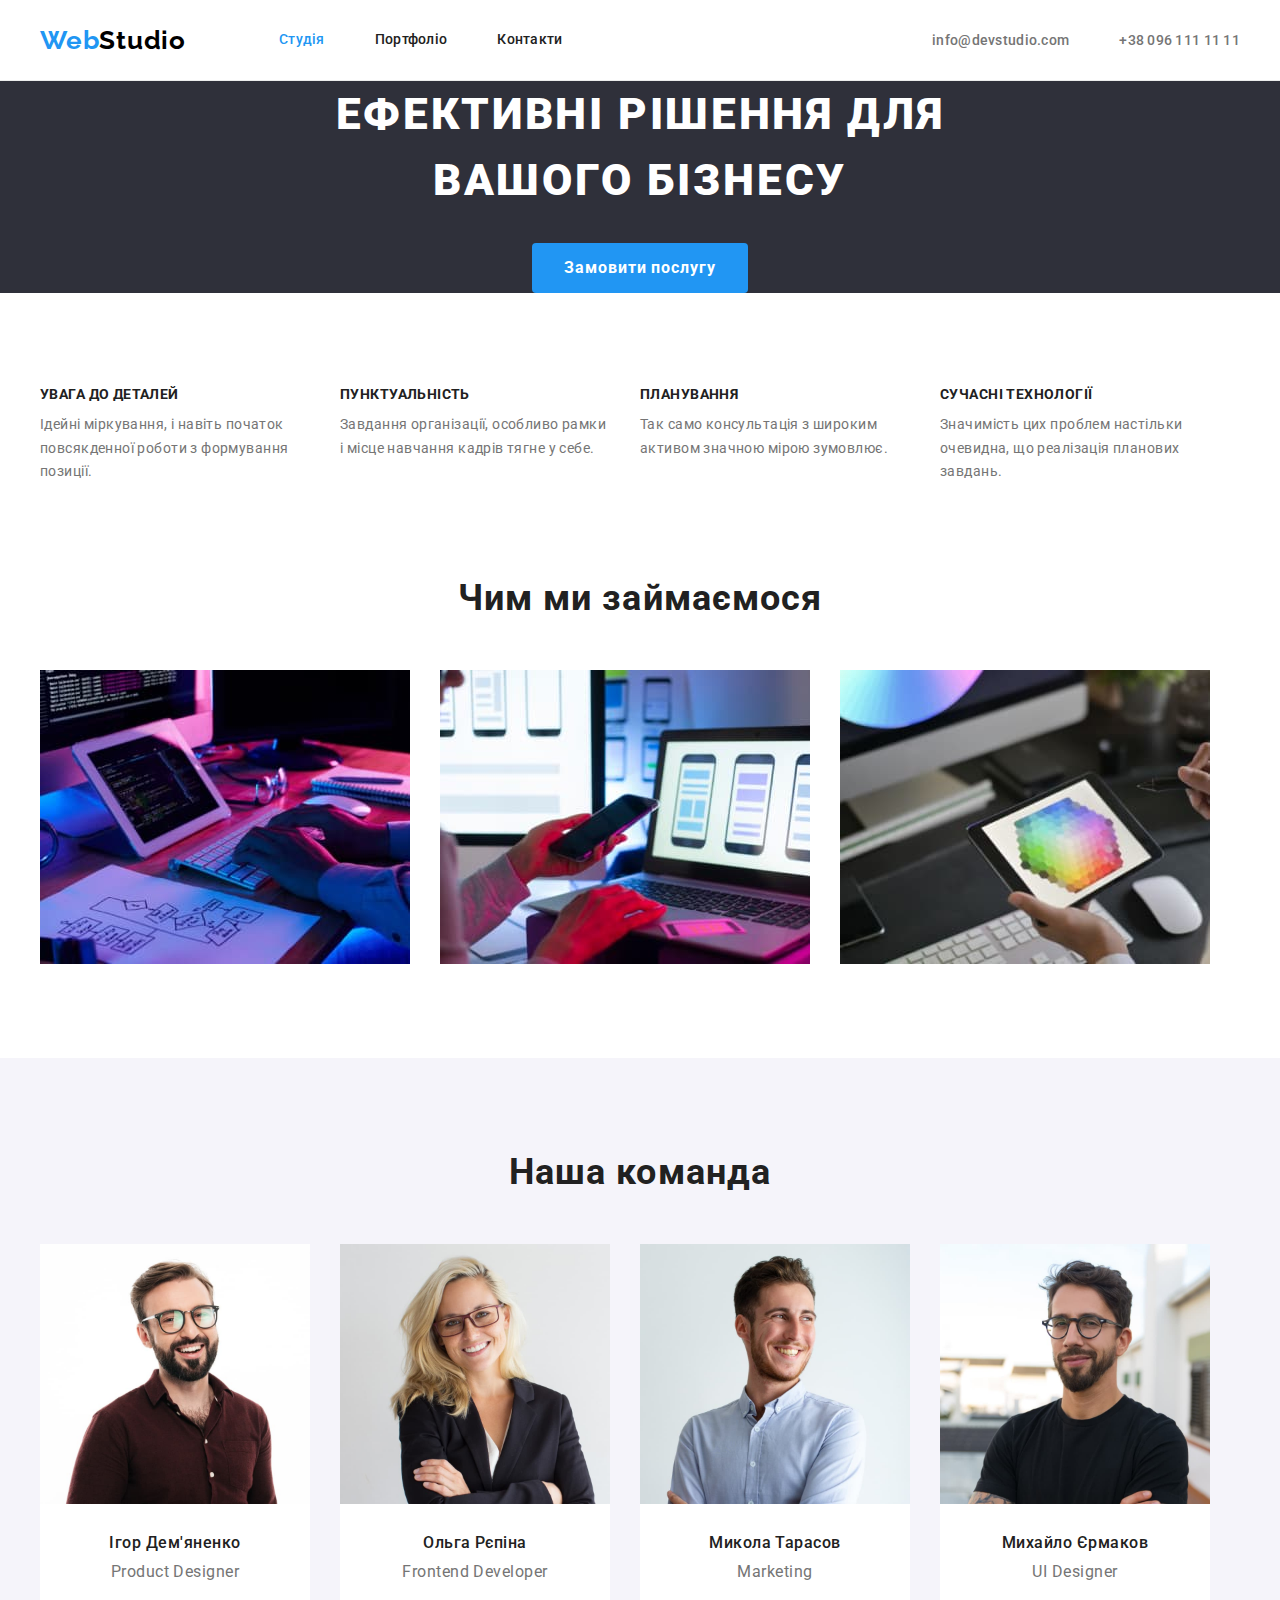
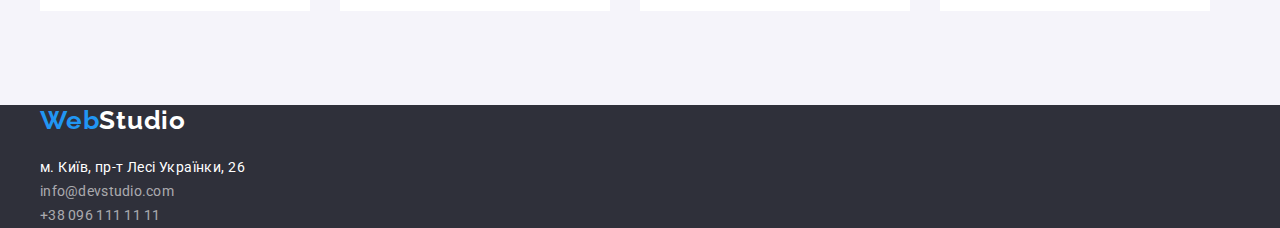
==== index.html @ 037c3da4 "Content positioning" ====
<!DOCTYPE html>
<html lang="uk">
  <head>
    <meta charset="UTF-8" />
    <meta http-equiv="X-UA-Compatible" content="IE=edge" />
    <meta name="viewport" content="width=device-width, initial-scale=1.0" />
    <title>WebStudio</title>
    <link rel="preconnect" href="https://fonts.googleapis.com" />
    <link rel="preconnect" href="https://fonts.gstatic.com" crossorigin />
    <link
      href="https://fonts.googleapis.com/css2?family=Raleway:wght@700&family=Roboto:wght@400;500;700;900&display=swap"
      rel="stylesheet"
    />
    <link
      rel="stylesheet"
      href="https://cdnjs.cloudflare.com/ajax/libs/modern-normalize/1.1.0/modern-normalize.min.css"
      integrity="sha512-wpPYUAdjBVSE4KJnH1VR1HeZfpl1ub8YT/NKx4PuQ5NmX2tKuGu6U/JRp5y+Y8XG2tV+wKQpNHVUX03MfMFn9Q=="
      crossorigin="anonymous"
      referrerpolicy="no-referrer"
    />
    <link rel="stylesheet" href="./css/styles.css" />
  </head>
  <body>
    <!-- Шапка сайту -->
    <header class="header">
      <div class="container main-nav">
        <nav class="header-nav">
          <a href="./index.html" class="header-logo link">
            <span class="accent-logo">Web</span>Studio</a
          >
          <ul class="header-list list">
            <li class="item">
              <a href="./index.html" class="header-link link current">Студія</a>
            </li>
            <li class="item">
              <a href="./portfolio.html" class="header-link link">Портфоліо</a>
            </li>
            <li class="item">
              <a href="/" class="header-link link">Контакти</a>
            </li>
          </ul>
        </nav>
        <ul class="contacts-list list">
          <li class="item">
            <a href="mailto:info@devstudio.com" class="header-mail link">info@devstudio.com</a>
          </li>
          <li class="item">
            <a href="tel:+380961111111" class="header-tel link">+38 096 111 11 11</a>
          </li>
        </ul>
      </div>
    </header>
    <main>
      <!-- Герой -->
      <section class="hero">
        <div class="container">
          <h1 class="hero-title">Ефективні рішення для вашого бізнесу</h1>
          <button type="button" class="hero-btn pointer">Замовити послугу</button>
        </div>
      </section>
      <!-- Переваги -->
      <section class="benefits">
        <div class="container">
          <h2 class="visually-hidden">Переваги</h2>
          <ul class="benefits-list list">
            <li class="item">
              <h3 class="benefits-title">УВАГА ДО ДЕТАЛЕЙ</h3>
              <p class="benefits-text">
                Ідейні міркування, і навіть початок повсякденної роботи з формування позиції.
              </p>
            </li>
            <li class="item">
              <h3 class="benefits-title">ПУНКТУАЛЬНІСТЬ</h3>
              <p class="benefits-text">
                Завдання організації, особливо рамки і місце навчання кадрів тягне у себе.
              </p>
            </li>
            <li class="item">
              <h3 class="benefits-title">ПЛАНУВАННЯ</h3>
              <p class="benefits-text">
                Так само консультація з широким активом значною мірою зумовлює.
              </p>
            </li>
            <li class="item">
              <h3 class="benefits-title">СУЧАСНІ ТЕХНОЛОГІЇ</h3>
              <p class="benefits-text">
                Значимість цих проблем настільки очевидна, що реалізація планових завдань.
              </p>
            </li>
          </ul>
        </div>
      </section>
      <!-- Чим ми займаємося-->
      <section class="work">
        <div class="container">
          <h2 class="work-title">Чим ми займаємося</h2>
          <ul class="work-list list">
            <li class="item">
              <img
                src="./images/img1.jpg"
                alt="зображення програмыста працюючого за комп'ютером"
                width="370"
              />
            </li>
            <li class="item">
              <img
                src="./images/img2.jpg"
                alt="Зображення програміста працюючого з мобільним телефоном"
                width="370"
              />
            </li>
            <li class="item">
              <img
                src="./images/img3.jpg"
                alt="Зображення програміста працюючого на планшеті"
                width="370"
              />
            </li>
          </ul>
        </div>
      </section>
      <!--Наша команда-->
      <section class="team">
        <div class="container">
          <h2 class="team-title">Наша команда</h2>
          <ul class="team-list list">
            <li class="item">
              <img src="./images/ihordemianenko.jpg" alt="Ігор Дем'яненко" width="270" />
              <h3 class="team-name">Ігор Дем'яненко</h3>
              <p lang="en" class="team-description">Product Designer</p>
            </li>
            <li class="item">
              <img src="./images/olhariepina.jpg" alt="Ольга Рєпіна" width="270" />
              <h3 class="team-name">Ольга Рєпіна</h3>
              <p lang="en" class="team-description">Frontend Developer</p>
            </li class="item">
            <li class="item">
              <img src="./images/mykolatarasov.jpg" alt="Микола Тарасов" width="270" />
              <h3 class="team-name">Микола Тарасов</h3>
              <p lang="en" class="team-description">Marketing</p>
            </li>
            <li class="item">
              <img src="./images/mykhailoyermakov.jpg" alt="Михайло Єрмаков" width="270" />
              <h3 class="team-name">Михайло Єрмаков</h3>
              <p lang="en" class="team-description">UI Designer</p>
            </li>
          </ul>
        </div>
      </section>
    </main>
    <!-- Футер -->
    <footer class="footer">
      <div class="container">
        <a href="/" class="footer-logo link"><span class="accent-logo">Web</span>Studio</a>
        <address>
          <ul class="address-list list">
            <li>
              <a
                href="https://goo.gl/maps/tT6efvYxBYDT4iRb8"
                target="_blank"
                rel="noopener noreferrer nofollow"
                class="address-link link"
                >м. Київ, пр-т Лесі Українки, 26</a
              >
            </li>
            <li>
              <a href="mailto:info@devstudio.com" class="address-item link">info@devstudio.com</a>
            </li>
            <li>
              <a href="tel:+380961111111" class="address-item link">+38 096 111 11 11</a>
            </li>
          </ul>
        </address>
      </div>
    </footer>
  </body>
</html>
---- css/styles.css ----
:root {
  --primary-text-color: #212121;
  --second-text-color: #757575;
  --third-text-color: #ffffff;
  --accent-color: #2196f3;
  --second-accent-color: #188ce8;
  --logo-text-color: #000000;
  --footer-contakts-color: rgba(255, 255, 255, 0.6);
  --footer-background-color: #2f303a;
}

p,
h1,
h2,
h3,
h4,
h5,
h6 {
  margin: 0px;
}

ul {
  margin: 0px;
  padding-left: 0px;
}

body {
  font-family: 'Roboto', sans-serif;
  color: var(--primary-text-color);
  margin: 0;
}

img {
  display: block;
}
/* Універсальні класи */
.container {
  width: 1200px;
  padding: 0px 15px;
  margin-left: auto;
  margin-right: auto;
}
.list {
  list-style: none;
  padding: 0;
  margin: 0;
}

.link {
  text-decoration: none;
}

.visually-hidden {
  position: absolute;
  width: 1px;
  height: 1px;
  margin: -1px;
  border: 0;
  padding: 0;
  white-space: nowrap;
  overflow: hidden;
}

.pointer {
  cursor: pointer;
}

/* Шапка сайту */
.header {
  border-bottom: 1px solid #ececec;
}

.main-nav {
  display: flex;
  align-items: center;
}
.header-nav {
  display: flex;
  align-items: center;
}
.header-logo {
  font-family: 'Raleway';
  font-weight: 700;
  font-size: 26px;
  line-height: 1.19;
  letter-spacing: 0.03em;
  color: var(--logo-text-color);
}
.accent-logo {
  color: var(--accent-color);
}

.header-list {
  display: flex;
  margin-left: 93px;
}
.header-list .link {
  display: block;
  font-weight: 500;
  font-size: 14px;
  line-height: 1.14;
  letter-spacing: 0.02em;
  color: var(--primary-text-color);
}

.header-list .item:not(:last-child) {
  margin-right: 50px;
}

.header-list .link:hover,
.header-list .link:focus {
  color: var(--accent-color);
}

.header-nav .link.current {
  color: var(--accent-color);
}

.header-link {
  padding-top: 32px;
  padding-bottom: 32px;
}

.contacts-list {
  display: flex;
  margin-left: auto;
}

/* .contacts-list .item + .item {
  margin-right: 50px;
} */

.header-mail {
  margin-right: 50px;
}

.header-mail,
.header-tel {
  font-weight: 500;
  font-size: 14px;
  line-height: 1.14;
  letter-spacing: 0.02em;
  color: var(--second-text-color);
}

.contacts-list .link:hover,
.contacts-list .link:focus {
  color: var(--accent-color);
}
/* Герой */

.hero {
  background-color: var(--footer-background-color);
  text-align: center;
}

.hero-title {
  width: 696px;
  margin-left: auto;
  margin-right: auto;
  margin-bottom: 30px;

  font-weight: 900;
  font-size: 44px;
  line-height: 1.5;
  letter-spacing: 0.06em;
  text-transform: uppercase;
  color: var(--third-text-color);
}

.hero-btn {
  min-width: 216px;
  border: 0;
  border-radius: 4px;
  padding: 10px 32px;

  font-family: 'Roboto';
  font-style: normal;
  font-weight: 700;
  font-size: 16px;
  line-height: 1.87;
  letter-spacing: 0.06em;
  color: var(--third-text-color);
  background-color: var(--accent-color);
}

.hero-btn:hover,
.hero-btn:focus {
  background-color: var(--second-accent-color);
}

/* Переваги */

.benefits .container {
}

.benefits {
  padding-top: 94px;
  padding-bottom: 94px;
}

.benefits-list {
  display: flex;
}

.benefits-list .item {
  width: 270px;
  margin-right: ;
}

.benefits-list .item:not(:last-child) {
  margin-right: 30px;
}
.benefits-title {
  font-size: 14px;
  line-height: 1.14;
  letter-spacing: 0.03em;
  text-transform: uppercase;
  color: var(--primary-text-color);
  margin-bottom: 10px;
}

.benefits-text {
  font-size: 14px;
  line-height: 1.7;
  letter-spacing: 0.03em;
  color: var(--second-text-color);
}
/* Чим ми займаємося */
.work {
  padding-bottom: 94px;
}

.work-list {
  display: flex;
}

.work-list .item:not(:last-child) {
  margin-right: 30px;
}

.work-title {
  font-size: 36px;
  line-height: 1.16;
  text-align: center;
  letter-spacing: 0.03em;
  color: var(--primary-text-color);
  margin-bottom: 50px;
}

/* Наша команда */
.team {
  padding-top: 94px;
  padding-bottom: 94px;
  background-color: #f5f4fa;
}

.team-title {
  font-size: 36px;
  line-height: 1.16;
  text-align: center;
  letter-spacing: 0.03em;
  color: var(--primary-text-color);
  margin-bottom: 50px;
}

.team-list {
  display: flex;
}

.team-list .item {
  background-color: #ffffff;
}

.team-list .item:not(:last-child) {
  margin-right: 30px;
}

.team-name {
  margin-top: 30px;

  font-weight: 500;
  font-size: 16px;
  line-height: 1.18;
  text-align: center;
  letter-spacing: 0.03em;
  color: var(--primary-text-color);
}

.team-description {
  margin-top: 10px;
  margin-bottom: 30px;

  font-size: 16px;
  line-height: 1.18;
  text-align: center;
  letter-spacing: 0.03em;
  color: var(--second-text-color);
}
/* Футер */

footer {
  background-color: var(--footer-background-color);
  font-style: normal;
}

.footer-logo {
  font-family: 'Raleway';
  font-weight: 700;
  font-size: 26px;
  line-height: 1.19;
  letter-spacing: 0.03em;
  color: var(--third-text-color);
}

.address-list {
  margin-top: 20px;
}

.address-link {
  font-style: normal;
  font-size: 14px;
  line-height: 1.7;
  letter-spacing: 0.03em;
  color: var(--third-text-color);
}
.address-item {
  font-style: normal;
  font-size: 14px;
  line-height: 1.7;
  letter-spacing: 0.02em;
  color: var(--footer-contakts-color);
}

.address-list .link:hover,
.address-list .link:focus {
  color: var(--accent-color);
}

/* ----ПОРТФОЛІО--- */

.portfolio {
  padding-top: 94px;
  padding-bottom: 94px;
}
.button-list {
  padding-bottom: 34px;
}

.button-list .item:not(:last-child) {
  margin-right: 8px;
}
.portfolio-btn {
  font-family: 'Roboto';
  font-weight: 500;
  font-size: 16px;
  line-height: 1.62;
  text-align: center;
  letter-spacing: 0.03em;
  border: 0px;
  color: var(--primary-text-color);
  background-color: #f5f4fa;
  padding: 6px 25px;
  border-radius: 4px;
}

.portfolio-btn:hover,
.portfolio-btn:focus {
  background-color: var(--accent-color);
  color: var(--third-text-color);
}

.button-list {
  display: flex;
  justify-content: center;
}

.portfolio-list {
  display: flex;
  flex-wrap: wrap;
}

.portfolio-list .item {
  width: 370px;
  margin-right: 30px;
  margin-bottom: 30px;
  border: 1px solid #eeeeee;
}

.portfolio-list .item:nth-child(3n) {
  margin-right: 0;
}

.portfolio-list .item:nth-child(-n + 3) {
  margin-bottom: 0;
}

.portfolio-title {
  margin-top: 20px;
  margin-bottom: 4px;
  margin-left: 24px;

  font-size: 18px;
  line-height: 2;
  letter-spacing: 0.06em;
  color: var(--primary-text-color);
}

.portfolio-subtitle {
  margin-bottom: 20px;
  margin-left: 24px;

  font-size: 16px;
  line-height: 1.87;
  letter-spacing: 0.03em;
  color: var(--second-text-color);
}
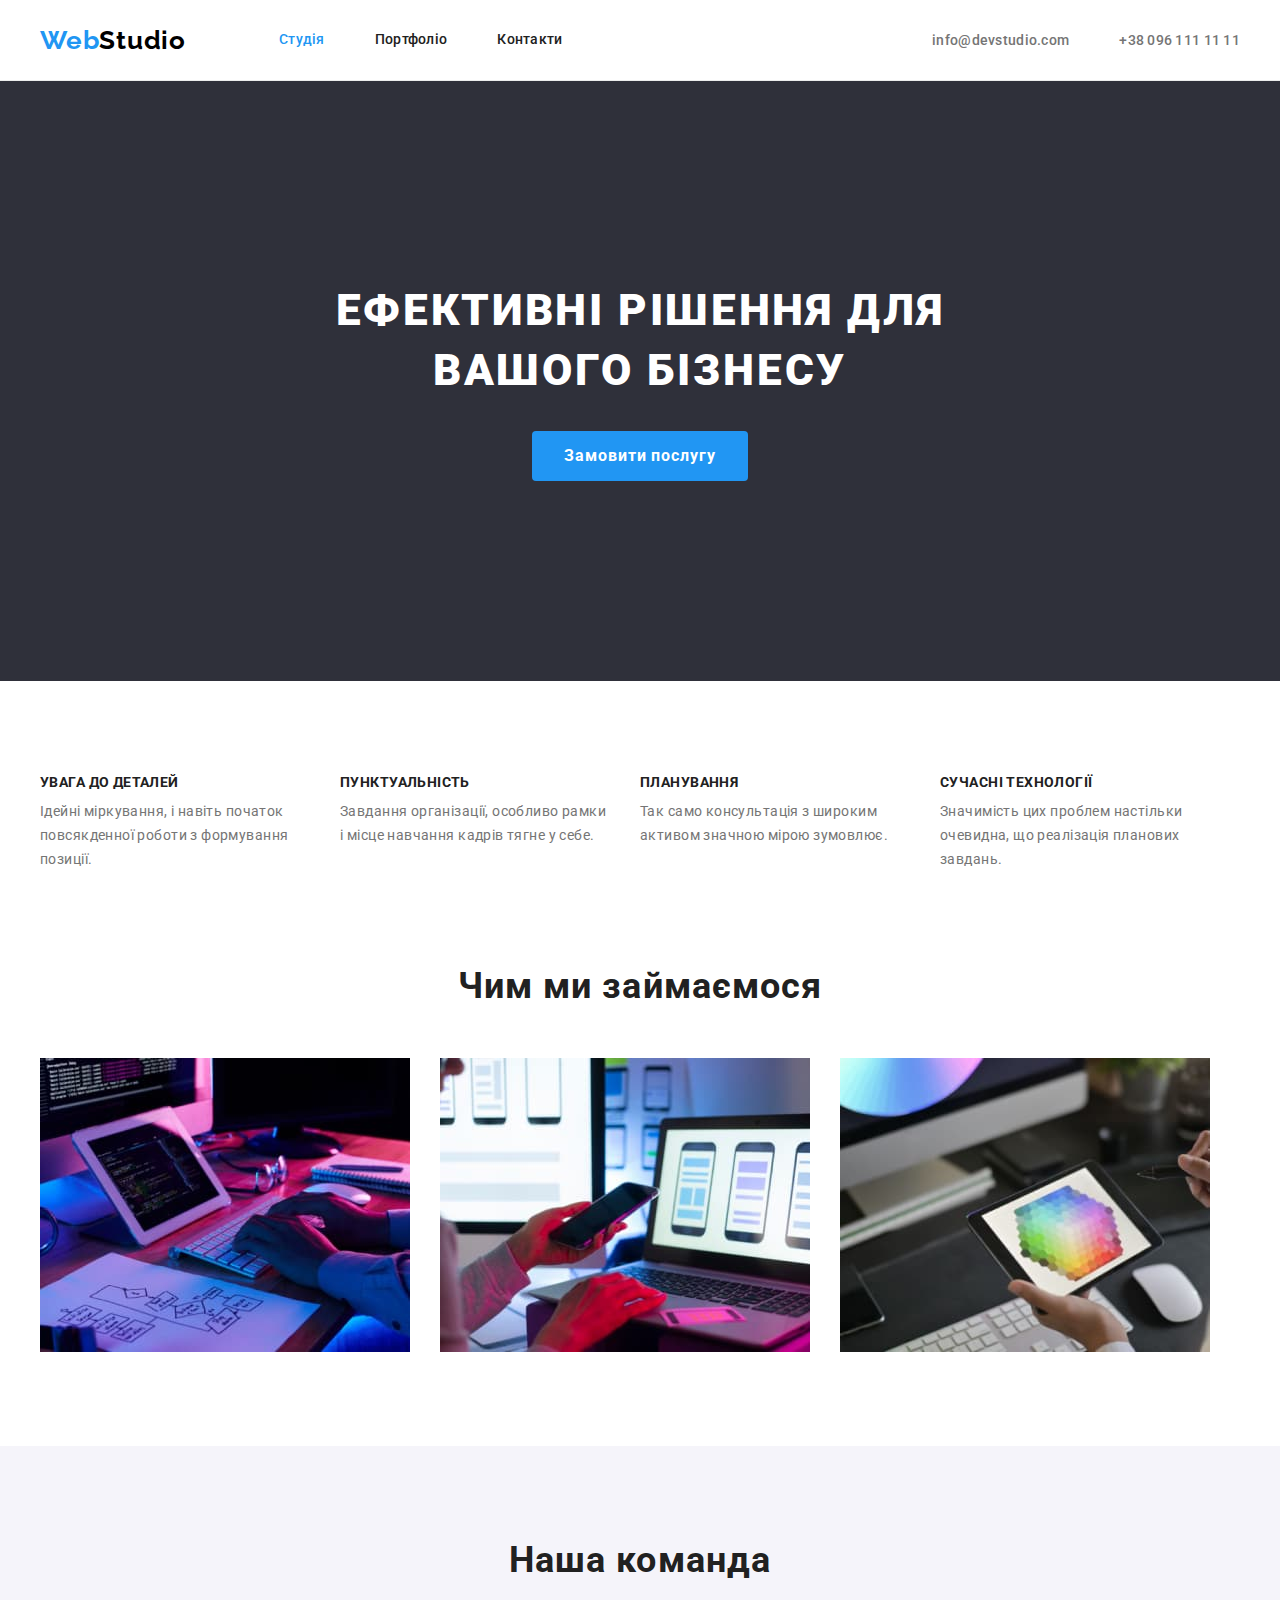
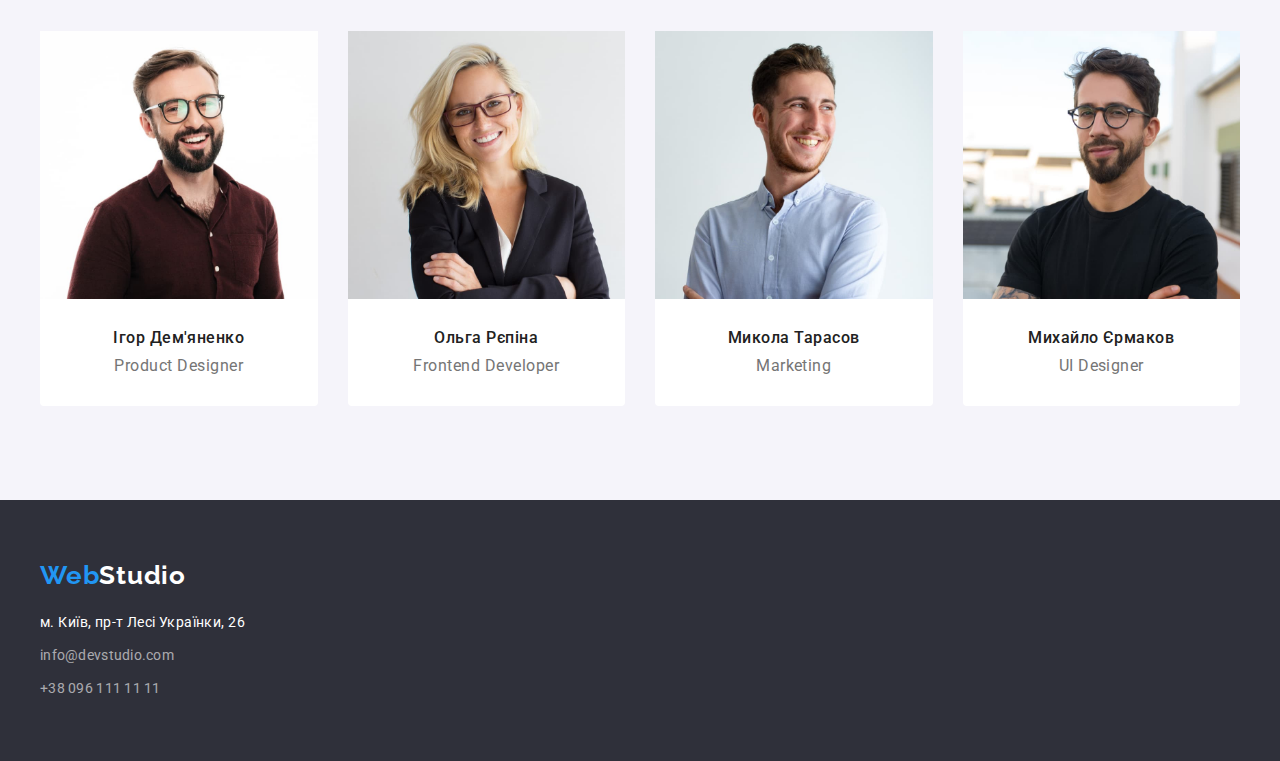
==== commit 56f21238: "Added correction" ====
--- a/index.html
+++ b/index.html
@@ -126,23 +126,27 @@
           <ul class="team-list list">
             <li class="item">
               <img src="./images/ihordemianenko.jpg" alt="Ігор Дем'яненко" width="270" />
-              <h3 class="team-name">Ігор Дем'яненко</h3>
+              <div class="card"><h3 class="team-name">Ігор Дем'яненко</h3>
               <p lang="en" class="team-description">Product Designer</p>
+              </div>
             </li>
             <li class="item">
               <img src="./images/olhariepina.jpg" alt="Ольга Рєпіна" width="270" />
-              <h3 class="team-name">Ольга Рєпіна</h3>
+              <div class="card"><h3 class="team-name">Ольга Рєпіна</h3>
               <p lang="en" class="team-description">Frontend Developer</p>
+            </div>
             </li class="item">
             <li class="item">
               <img src="./images/mykolatarasov.jpg" alt="Микола Тарасов" width="270" />
-              <h3 class="team-name">Микола Тарасов</h3>
+              <div class="card"><h3 class="team-name">Микола Тарасов</h3>
               <p lang="en" class="team-description">Marketing</p>
+              </div>
             </li>
             <li class="item">
               <img src="./images/mykhailoyermakov.jpg" alt="Михайло Єрмаков" width="270" />
-              <h3 class="team-name">Михайло Єрмаков</h3>
+              <div class="card"><h3 class="team-name">Михайло Єрмаков</h3>
               <p lang="en" class="team-description">UI Designer</p>
+              </div>
             </li>
           </ul>
         </div>
@@ -154,7 +158,7 @@
         <a href="/" class="footer-logo link"><span class="accent-logo">Web</span>Studio</a>
         <address>
           <ul class="address-list list">
-            <li>
+            <li class="item">
               <a
                 href="https://goo.gl/maps/tT6efvYxBYDT4iRb8"
                 target="_blank"
@@ -163,10 +167,10 @@
                 >м. Київ, пр-т Лесі Українки, 26</a
               >
             </li>
-            <li>
+            <li class="item">
               <a href="mailto:info@devstudio.com" class="address-item link">info@devstudio.com</a>
             </li>
-            <li>
+            <li class="item">
               <a href="tel:+380961111111" class="address-item link">+38 096 111 11 11</a>
             </li>
           </ul>
--- a/css/styles.css
+++ b/css/styles.css
@@ -32,6 +32,7 @@
 
 img {
   display: block;
+  width: 100%;
 }
 /* Універсальні класи */
 .container {
@@ -126,12 +127,8 @@
   margin-left: auto;
 }
 
-/* .contacts-list .item + .item {
-  margin-right: 50px;
-} */
-
-.header-mail {
-  margin-right: 50px;
+.contacts-list .item + .item {
+  margin-left: 50px;
 }
 
 .header-mail,
@@ -150,19 +147,19 @@
 /* Герой */
 
 .hero {
+  padding-top: 200px;
+  padding-bottom: 200px;
   background-color: var(--footer-background-color);
   text-align: center;
 }
 
 .hero-title {
   width: 696px;
-  margin-left: auto;
-  margin-right: auto;
-  margin-bottom: 30px;
+  margin: 0 auto;
 
   font-weight: 900;
   font-size: 44px;
-  line-height: 1.5;
+  line-height: 1.36;
   letter-spacing: 0.06em;
   text-transform: uppercase;
   color: var(--third-text-color);
@@ -173,6 +170,7 @@
   border: 0;
   border-radius: 4px;
   padding: 10px 32px;
+  margin-top: 30px;
 
   font-family: 'Roboto';
   font-style: normal;
@@ -205,7 +203,6 @@
 
 .benefits-list .item {
   width: 270px;
-  margin-right: ;
 }
 
 .benefits-list .item:not(:last-child) {
@@ -235,8 +232,8 @@
   display: flex;
 }
 
-.work-list .item:not(:last-child) {
-  margin-right: 30px;
+.work-list {
+  gap: 30px;
 }
 
 .work-title {
@@ -252,6 +249,7 @@
 .team {
   padding-top: 94px;
   padding-bottom: 94px;
+
   background-color: #f5f4fa;
 }
 
@@ -269,16 +267,15 @@
 }
 
 .team-list .item {
-  background-color: #ffffff;
-}
-
-.team-list .item:not(:last-child) {
-  margin-right: 30px;
+  background-color: var(--third-text-color);
+  border-radius: 0px 0px 4px 4px;
+}
+
+.team-list {
+  gap: 30px;
 }
 
 .team-name {
-  margin-top: 30px;
-
   font-weight: 500;
   font-size: 16px;
   line-height: 1.18;
@@ -289,19 +286,25 @@
 
 .team-description {
   margin-top: 10px;
-  margin-bottom: 30px;
 
   font-size: 16px;
   line-height: 1.18;
   text-align: center;
   letter-spacing: 0.03em;
   color: var(--second-text-color);
+}
+
+.card {
+  padding-top: 30px;
+  padding-bottom: 30px;
 }
 /* Футер */
 
 footer {
   background-color: var(--footer-background-color);
   font-style: normal;
+  padding-top: 60px;
+  padding-bottom: 60px;
 }
 
 .footer-logo {
@@ -314,6 +317,7 @@
 }
 
 .address-list {
+  display: inline-block;
   margin-top: 20px;
 }
 
@@ -337,6 +341,9 @@
   color: var(--accent-color);
 }
 
+.address-list .item:not(:last-child) {
+  margin-bottom: 9px;
+}
 /* ----ПОРТФОЛІО--- */
 
 .portfolio {
@@ -344,12 +351,13 @@
   padding-bottom: 94px;
 }
 .button-list {
-  padding-bottom: 34px;
-}
-
-.button-list .item:not(:last-child) {
-  margin-right: 8px;
-}
+  margin-bottom: 50px;
+}
+
+.button-list {
+  gap: 8px;
+}
+
 .portfolio-btn {
   font-family: 'Roboto';
   font-weight: 500;
@@ -378,27 +386,17 @@
 .portfolio-list {
   display: flex;
   flex-wrap: wrap;
+  gap: 30px;
 }
 
 .portfolio-list .item {
   width: 370px;
-  margin-right: 30px;
-  margin-bottom: 30px;
+
   border: 1px solid #eeeeee;
 }
 
-.portfolio-list .item:nth-child(3n) {
-  margin-right: 0;
-}
-
-.portfolio-list .item:nth-child(-n + 3) {
-  margin-bottom: 0;
-}
-
 .portfolio-title {
-  margin-top: 20px;
   margin-bottom: 4px;
-  margin-left: 24px;
 
   font-size: 18px;
   line-height: 2;
@@ -407,11 +405,12 @@
 }
 
 .portfolio-subtitle {
-  margin-bottom: 20px;
-  margin-left: 24px;
-
   font-size: 16px;
   line-height: 1.87;
   letter-spacing: 0.03em;
   color: var(--second-text-color);
 }
+
+.portfolio-card {
+  padding: 20px 24px;
+}
